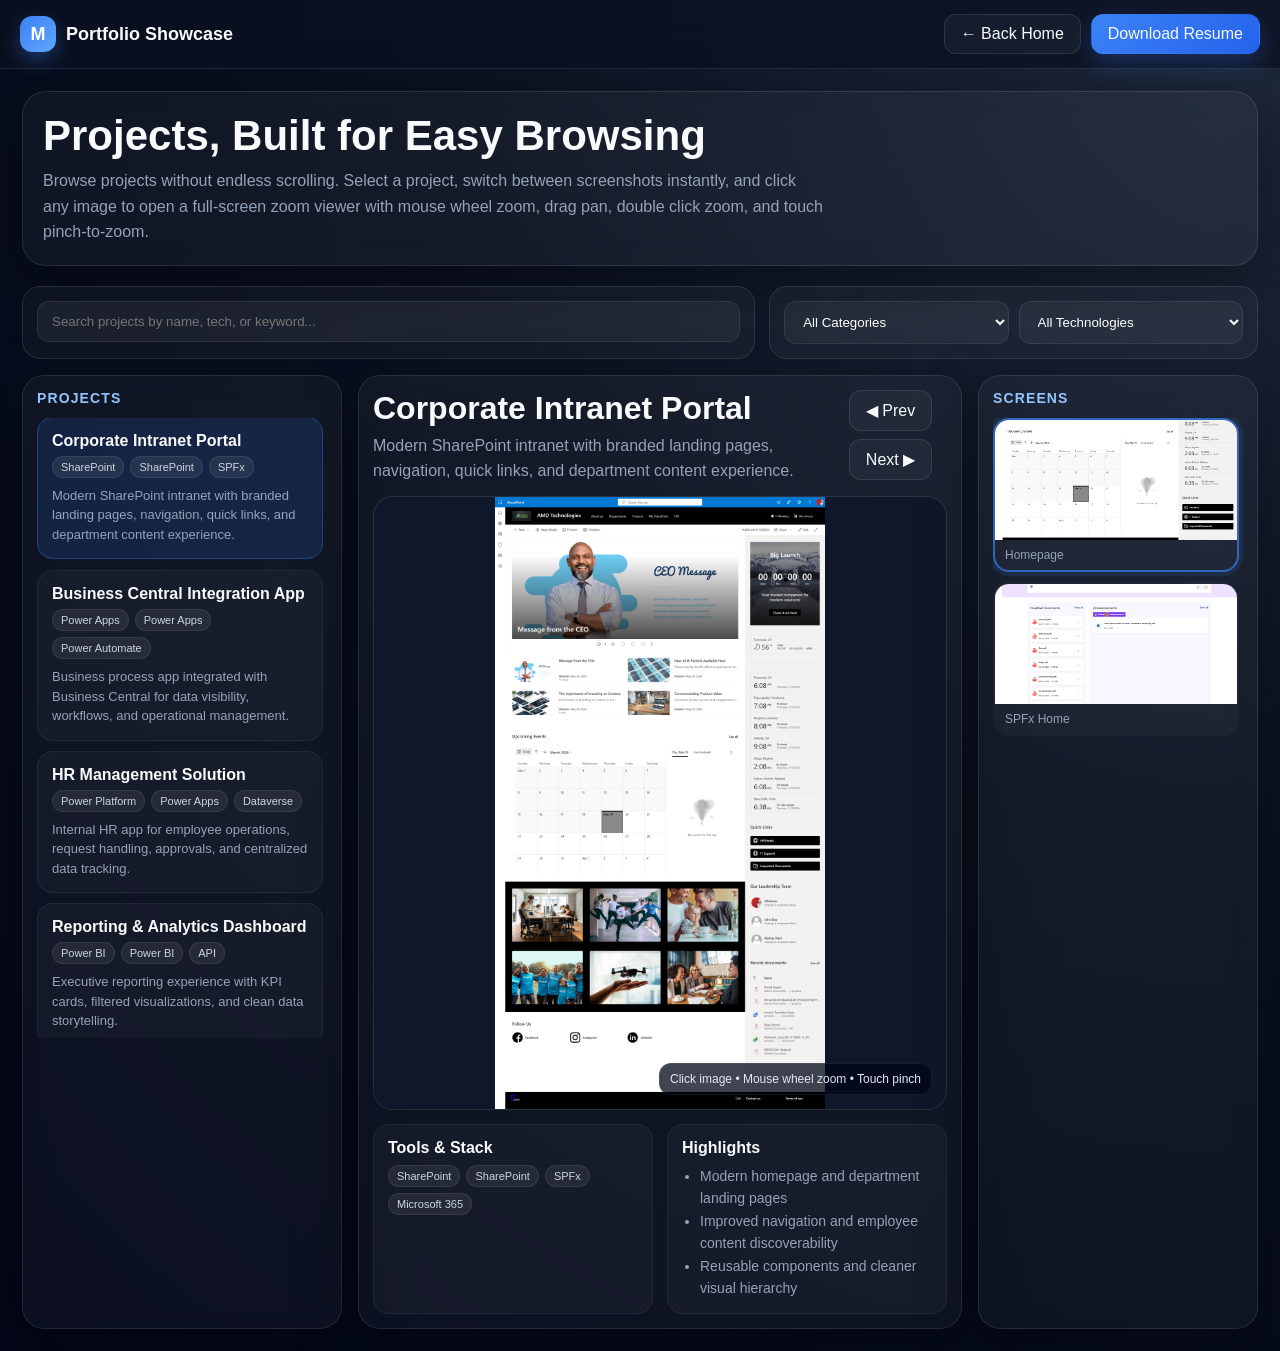
==== portfolio-gallery.html @ c01d1808 "portfolio page with ease of access" ====
<!DOCTYPE html>
<html lang="en">
<head>
  <meta charset="UTF-8" />
  <meta name="viewport" content="width=device-width, initial-scale=1.0" />
  <title>Portfolio | Manish</title>
  <style>
    :root {
      --bg: #0b1120;
      --bg2: #111827;
      --card: rgba(255,255,255,0.06);
      --border: rgba(255,255,255,0.1);
      --text: #f8fafc;
      --muted: #94a3b8;
      --primary: #3b82f6;
      --primary2: #2563eb;
      --success: #22c55e;
      --shadow: 0 20px 60px rgba(0,0,0,0.35);
    }

    * { box-sizing: border-box; }
    html, body { margin: 0; padding: 0; font-family: Inter, Arial, sans-serif; }
    body {
      background: radial-gradient(circle at top right, #1e293b 0%, var(--bg) 45%, #020617 100%);
      color: var(--text);
      min-height: 100vh;
      overflow-x: hidden;
    }

    a { text-decoration: none; color: inherit; }
    button { font: inherit; }

    .topbar {
      position: sticky;
      top: 0;
      z-index: 50;
      backdrop-filter: blur(14px);
      background: rgba(11, 17, 32, 0.75);
      border-bottom: 1px solid var(--border);
    }

    .topbar-inner {
      max-width: 1600px;
      margin: 0 auto;
      padding: 14px 20px;
      display: flex;
      align-items: center;
      justify-content: space-between;
      gap: 12px;
    }

    .brand {
      display: flex;
      align-items: center;
      gap: 10px;
      font-weight: 700;
      font-size: 18px;
    }

    .brand-badge {
      width: 36px;
      height: 36px;
      border-radius: 12px;
      display: grid;
      place-items: center;
      background: linear-gradient(135deg, var(--primary), #60a5fa);
      color: white;
      font-weight: 800;
      box-shadow: 0 8px 20px rgba(59,130,246,0.35);
    }

    .top-actions {
      display: flex;
      gap: 10px;
      flex-wrap: wrap;
    }

    .btn {
      padding: 10px 16px;
      border-radius: 12px;
      border: 1px solid var(--border);
      background: rgba(255,255,255,0.04);
      color: var(--text);
      cursor: pointer;
      transition: 0.25s ease;
    }

    .btn:hover { transform: translateY(-1px); }
    .btn-primary {
      background: linear-gradient(135deg, var(--primary), var(--primary2));
      border-color: transparent;
      box-shadow: 0 10px 24px rgba(59,130,246,0.25);
    }

    .wrapper {
      max-width: 1600px;
      margin: 0 auto;
      padding: 22px;
    }

    .hero {
      display: flex;
      flex-wrap: wrap;
      gap: 14px;
      align-items: center;
      justify-content: space-between;
      margin-bottom: 20px;
      padding: 20px;
      border: 1px solid var(--border);
      border-radius: 24px;
      background: rgba(255,255,255,0.04);
      backdrop-filter: blur(14px);
      box-shadow: var(--shadow);
    }

    .hero h1 { margin: 0 0 8px; font-size: clamp(28px, 4vw, 42px); }
    .hero p { margin: 0; color: var(--muted); line-height: 1.6; max-width: 780px; }

    .toolbar {
      display: grid;
      grid-template-columns: 1.2fr 0.8fr;
      gap: 14px;
      margin-bottom: 16px;
    }

    .search-wrap, .filters {
      border: 1px solid var(--border);
      background: rgba(255,255,255,0.04);
      border-radius: 18px;
      padding: 14px;
      backdrop-filter: blur(10px);
    }

    .search-wrap input, .filters select {
      width: 100%;
      padding: 12px 14px;
      border-radius: 12px;
      border: 1px solid rgba(255,255,255,0.08);
      background: rgba(255,255,255,0.05);
      color: white;
      outline: none;
    }

    .filters-grid {
      display: grid;
      grid-template-columns: 1fr 1fr;
      gap: 10px;
    }

    .layout {
      display: grid;
      grid-template-columns: 320px 1fr 280px;
      gap: 16px;
      min-height: 70vh;
    }

    .panel {
      border: 1px solid var(--border);
      background: rgba(255,255,255,0.04);
      border-radius: 22px;
      padding: 14px;
      backdrop-filter: blur(12px);
      box-shadow: var(--shadow);
      min-height: 0;
    }

    .panel-title {
      font-size: 14px;
      text-transform: uppercase;
      letter-spacing: 0.08em;
      color: #93c5fd;
      margin-bottom: 12px;
      font-weight: 700;
    }

    .project-list {
      display: flex;
      flex-direction: column;
      gap: 10px;
      max-height: calc(100vh - 280px);
      overflow: auto;
      padding-right: 4px;
    }

    .project-item {
      padding: 14px;
      border-radius: 16px;
      border: 1px solid rgba(255,255,255,0.06);
      background: rgba(255,255,255,0.03);
      cursor: pointer;
      transition: 0.25s ease;
    }

    .project-item:hover,
    .project-item.active {
      background: rgba(59,130,246,0.14);
      border-color: rgba(59,130,246,0.35);
      transform: translateY(-1px);
    }

    .project-item h3 {
      margin: 0 0 6px;
      font-size: 16px;
    }

    .project-meta {
      display: flex;
      flex-wrap: wrap;
      gap: 6px;
      margin-bottom: 8px;
    }

    .tag {
      font-size: 11px;
      padding: 4px 8px;
      border-radius: 999px;
      background: rgba(255,255,255,0.07);
      color: #cbd5e1;
      border: 1px solid rgba(255,255,255,0.08);
    }

    .project-item p {
      margin: 0;
      color: var(--muted);
      font-size: 13px;
      line-height: 1.5;
    }

    .viewer-header {
      display: flex;
      align-items: flex-start;
      justify-content: space-between;
      gap: 12px;
      margin-bottom: 12px;
    }

    .viewer-title h2 { margin: 0 0 6px; font-size: clamp(22px, 3vw, 32px); }
    .viewer-title p { margin: 0; color: var(--muted); line-height: 1.6; }

    .viewer-actions {
      display: flex;
      gap: 8px;
      flex-wrap: wrap;
    }

    .main-image-wrap {
      position: relative;
      border-radius: 20px;
      overflow: hidden;
      border: 1px solid rgba(255,255,255,0.08);
      background: rgba(255,255,255,0.03);
      min-height: 420px;
      display: grid;
      place-items: center;
    }

    .main-image {
      width: 100%;
      max-height: 68vh;
      object-fit: contain;
      display: block;
      cursor: zoom-in;
      user-select: none;
      -webkit-user-drag: none;
      background: #0f172a;
    }

    .hint {
      position: absolute;
      right: 14px;
      bottom: 14px;
      font-size: 12px;
      color: #e2e8f0;
      background: rgba(2,6,23,0.75);
      border: 1px solid rgba(255,255,255,0.08);
      padding: 8px 10px;
      border-radius: 12px;
    }

    .details {
      display: grid;
      grid-template-columns: 1fr 1fr;
      gap: 14px;
      margin-top: 14px;
    }

    .detail-card {
      padding: 14px;
      border-radius: 16px;
      background: rgba(255,255,255,0.03);
      border: 1px solid rgba(255,255,255,0.06);
    }

    .detail-card h4 { margin: 0 0 8px; }
    .detail-card p, .detail-card ul {
      margin: 0;
      color: var(--muted);
      line-height: 1.6;
      font-size: 14px;
    }

    .detail-card ul { padding-left: 18px; }

    .thumb-list {
      display: flex;
      flex-direction: column;
      gap: 10px;
      max-height: calc(100vh - 280px);
      overflow: auto;
      padding-right: 4px;
    }

    .thumb {
      border-radius: 16px;
      overflow: hidden;
      border: 2px solid transparent;
      background: rgba(255,255,255,0.03);
      cursor: pointer;
      transition: 0.2s ease;
    }

    .thumb.active {
      border-color: rgba(59,130,246,0.7);
      box-shadow: 0 0 0 4px rgba(59,130,246,0.12);
    }

    .thumb img {
      width: 100%;
      height: 120px;
      object-fit: cover;
      display: block;
    }

    .thumb-label {
      padding: 8px 10px;
      font-size: 12px;
      color: var(--muted);
    }

    .modal {
      position: fixed;
      inset: 0;
      background: rgba(2,6,23,0.92);
      display: none;
      z-index: 999;
      overflow: hidden;
      touch-action: none;
    }

    .modal.active { display: block; }

    .modal-topbar {
      position: absolute;
      top: 12px;
      left: 12px;
      right: 12px;
      z-index: 10;
      display: flex;
      justify-content: space-between;
      align-items: center;
      gap: 10px;
      pointer-events: none;
    }

    .modal-controls {
      display: flex;
      gap: 8px;
      flex-wrap: wrap;
      pointer-events: auto;
    }

    .icon-btn {
      width: 42px;
      height: 42px;
      border-radius: 12px;
      border: 1px solid rgba(255,255,255,0.12);
      background: rgba(255,255,255,0.08);
      color: white;
      cursor: pointer;
      font-size: 18px;
    }

    .modal-hint {
      color: #cbd5e1;
      font-size: 13px;
      background: rgba(255,255,255,0.06);
      border: 1px solid rgba(255,255,255,0.1);
      padding: 10px 12px;
      border-radius: 12px;
      pointer-events: auto;
    }

    .modal-stage {
      position: absolute;
      inset: 0;
      display: grid;
      place-items: center;
      overflow: hidden;
      cursor: grab;
    }

    .modal-stage.dragging { cursor: grabbing; }

    .zoom-image {
      max-width: 90vw;
      max-height: 86vh;
      transform-origin: center center;
      will-change: transform;
      user-select: none;
      -webkit-user-drag: none;
      touch-action: none;
    }

    @media (max-width: 1200px) {
      .layout {
        grid-template-columns: 280px 1fr;
      }
      .thumb-panel { grid-column: 1 / -1; }
      .thumb-list {
        flex-direction: row;
        max-height: unset;
        overflow-x: auto;
        overflow-y: hidden;
      }
      .thumb { min-width: 180px; }
    }

    @media (max-width: 900px) {
      .toolbar, .details, .layout {
        grid-template-columns: 1fr;
      }
      .project-list, .thumb-list {
        max-height: unset;
      }
      .main-image { max-height: 50vh; }
      .hero { padding: 16px; }
      .wrapper { padding: 14px; }
    }
  </style>
</head>
<body>
  <header class="topbar">
    <div class="topbar-inner">
      <div class="brand">
        <div class="brand-badge">M</div>
        <span>Portfolio Showcase</span>
      </div>
      <div class="top-actions">
        <a href="index.html" class="btn">← Back Home</a>
        <a href="resume.pdf" class="btn btn-primary" target="_blank">Download Resume</a>
      </div>
    </div>
  </header>

  <main class="wrapper">
    <section class="hero">
      <div>
        <h1>Projects, Built for Easy Browsing</h1>
        <p>
          Browse projects without endless scrolling. Select a project, switch between screenshots instantly, and click any image to open a full-screen zoom viewer with mouse wheel zoom, drag pan, double click zoom, and touch pinch-to-zoom.
        </p>
      </div>
    </section>

    <section class="toolbar">
      <div class="search-wrap">
        <input type="text" id="searchInput" placeholder="Search projects by name, tech, or keyword..." />
      </div>
      <div class="filters">
        <div class="filters-grid">
          <select id="categoryFilter">
            <option value="all">All Categories</option>
          </select>
          <select id="techFilter">
            <option value="all">All Technologies</option>
          </select>
        </div>
      </div>
    </section>

    <section class="layout">
      <aside class="panel">
        <div class="panel-title">Projects</div>
        <div class="project-list" id="projectList"></div>
      </aside>

      <section class="panel">
        <div class="viewer-header">
          <div class="viewer-title">
            <h2 id="projectTitle">Select a project</h2>
            <p id="projectDesc">Choose a project from the left to preview screenshots and details.</p>
          </div>
          <div class="viewer-actions">
            <button class="btn" id="prevImageBtn">◀ Prev</button>
            <button class="btn" id="nextImageBtn">Next ▶</button>
            </div>
        </div>

        <div class="main-image-wrap">
          <img id="mainImage" class="main-image" src="" alt="Project Preview" />
          <div class="hint">Click image • Mouse wheel zoom • Touch pinch</div>
        </div>

        <div class="details">
          <div class="detail-card">
            <h4>Tools & Stack</h4>
            <div id="projectTags" class="project-meta"></div>
          </div>
          <div class="detail-card">
            <h4>Highlights</h4>
            <ul id="projectHighlights"></ul>
          </div>
        </div>
      </section>

      <aside class="panel thumb-panel">
        <div class="panel-title">Screens</div>
        <div class="thumb-list" id="thumbList"></div>
      </aside>
    </section>
  </main>

  <div class="modal" id="imageModal">
    <div class="modal-topbar">
      <div class="modal-hint">Wheel = zoom • Drag = pan • Double click = zoom • Pinch = touch zoom • ESC = close</div>
      <div class="modal-controls">
        <button class="icon-btn" id="modalPrevBtn">◀</button>
        <button class="icon-btn" id="modalNextBtn">▶</button>
        <button class="icon-btn" id="zoomOutBtn">−</button>
        <button class="icon-btn" id="resetZoomBtn">⟳</button>
        <button class="icon-btn" id="zoomInBtn">＋</button>
        <button class="icon-btn" id="closeModalBtn">✕</button>
      </div>
    </div>
    <div class="modal-stage" id="modalStage">
      <img id="zoomImage" class="zoom-image" src="" alt="Zoomed Project Image" />
    </div>
  </div>

  <script>
    const projects = [
      {
        name: 'Corporate Intranet Portal',
        category: 'SharePoint',
        tech: ['SharePoint', 'SPFx', 'Microsoft 365'],
        description: 'Modern SharePoint intranet with branded landing pages, navigation, quick links, and department content experience.',
        highlights: [
          'Modern homepage and department landing pages',
          'Improved navigation and employee content discoverability',
          'Reusable components and cleaner visual hierarchy'
        ],
        images: [
          { src: 'images/CoporateSite.png', label: 'Homepage' },
          { src: 'images/spfx/home.png', label: 'SPFx Home' }
        ]
      },
      {
        name: 'Business Central Integration App',
        category: 'Power Apps',
        tech: ['Power Apps', 'Power Automate', 'Business Central'],
        description: 'Business process app integrated with Business Central for data visibility, workflows, and operational management.',
        highlights: [
          'Connected app with external business data',
          'Workflow automation and approval logic',
          'Responsive UI for operational use cases'
        ],
        images: [
          { src: 'images/bc/1.png', label: 'Dashboard' },
          { src: 'images/bc/2.png', label: 'Data View' },
          { src: 'images/bc/3.png', label: 'Workflow Screen' }
        ]
      },
      {
        name: 'HR Management Solution',
        category: 'Power Platform',
        tech: ['Power Apps', 'Dataverse', 'Power Automate'],
        description: 'Internal HR app for employee operations, request handling, approvals, and centralized data tracking.',
        highlights: [
          'Employee request workflows',
          'Approval routing and status tracking',
          'Dataverse-backed structured data model'
        ],
        images: [
          { src: 'images/hr/1.png', label: 'Employee Dashboard' },
          { src: 'images/hr/2.png', label: 'Request Form' },
          { src: 'images/hr/3.png', label: 'Approval Flow' }
        ]
      },
      {
        name: 'Reporting & Analytics Dashboard',
        category: 'Power BI',
        tech: ['Power BI', 'API', 'Power Platform'],
        description: 'Executive reporting experience with KPI cards, filtered visualizations, and clean data storytelling.',
        highlights: [
          'KPI-focused dashboards',
          'API-backed data connectivity',
          'Reusable reporting patterns for stakeholders'
        ],
        images: [
          { src: 'images/report/1.png', label: 'Overview' },
          { src: 'images/report/2.png', label: 'Metrics' },
          { src: 'images/report/3.png', label: 'Breakdown' }
        ]
      }
    ];

    let filteredProjects = [...projects];
    let currentProjectIndex = 0;
    let currentImageIndex = 0;

    const projectList = document.getElementById('projectList');
    const thumbList = document.getElementById('thumbList');
    const mainImage = document.getElementById('mainImage');
    const projectTitle = document.getElementById('projectTitle');
    const projectDesc = document.getElementById('projectDesc');
    const projectTags = document.getElementById('projectTags');
    const projectHighlights = document.getElementById('projectHighlights');
    const searchInput = document.getElementById('searchInput');
    const categoryFilter = document.getElementById('categoryFilter');
    const techFilter = document.getElementById('techFilter');

    const imageModal = document.getElementById('imageModal');
    const zoomImage = document.getElementById('zoomImage');
    const modalStage = document.getElementById('modalStage');

    function uniqueValues(arr, keyFn) {
      return [...new Set(arr.flatMap(keyFn))];
    }

    function populateFilters() {
      const categories = [...new Set(projects.map(p => p.category))];
      const techs = uniqueValues(projects, p => p.tech);

      categories.forEach(cat => {
        const opt = document.createElement('option');
        opt.value = cat;
        opt.textContent = cat;
        categoryFilter.appendChild(opt);
      });

      techs.forEach(tech => {
        const opt = document.createElement('option');
        opt.value = tech;
        opt.textContent = tech;
        techFilter.appendChild(opt);
      });
    }

    function applyFilters() {
      const q = searchInput.value.toLowerCase().trim();
      const category = categoryFilter.value;
      const tech = techFilter.value;

      filteredProjects = projects.filter(p => {
        const matchesSearch = !q || [p.name, p.description, p.category, ...p.tech].join(' ').toLowerCase().includes(q);
        const matchesCategory = category === 'all' || p.category === category;
        const matchesTech = tech === 'all' || p.tech.includes(tech);
        return matchesSearch && matchesCategory && matchesTech;
      });

      currentProjectIndex = 0;
      currentImageIndex = 0;
      renderProjectList();
      renderCurrentProject();
    }

    function renderProjectList() {
      projectList.innerHTML = '';

      if (!filteredProjects.length) {
        projectList.innerHTML = '<div class="project-item"><h3>No projects found</h3><p>Try a different search or filter.</p></div>';
        thumbList.innerHTML = '';
        projectTitle.textContent = 'No project found';
        projectDesc.textContent = 'Adjust the filters to see matching projects.';
        mainImage.removeAttribute('src');
        projectTags.innerHTML = '';
        projectHighlights.innerHTML = '';
        return;
      }

      filteredProjects.forEach((project, index) => {
        const card = document.createElement('div');
        card.className = 'project-item' + (index === currentProjectIndex ? ' active' : '');
        card.innerHTML = `
          <h3>${project.name}</h3>
          <div class="project-meta">
            <span class="tag">${project.category}</span>
            ${project.tech.slice(0,2).map(t => `<span class="tag">${t}</span>`).join('')}
          </div>
          <p>${project.description}</p>
        `;
        card.addEventListener('click', () => {
          currentProjectIndex = index;
          currentImageIndex = 0;
          renderProjectList();
          renderCurrentProject();
        });
        projectList.appendChild(card);
      });
    }

    function renderCurrentProject() {
      const project = filteredProjects[currentProjectIndex];
      if (!project) return;

      projectTitle.textContent = project.name;
      projectDesc.textContent = project.description;

      projectTags.innerHTML = '';
      [project.category, ...project.tech].forEach(tag => {
        const el = document.createElement('span');
        el.className = 'tag';
        el.textContent = tag;
        projectTags.appendChild(el);
      });

      projectHighlights.innerHTML = '';
      project.highlights.forEach(h => {
        const li = document.createElement('li');
        li.textContent = h;
        projectHighlights.appendChild(li);
      });

      const img = project.images[currentImageIndex] || project.images[0];
      if (img) {
        mainImage.src = img.src;
        mainImage.alt = img.label || project.name;
      }

      thumbList.innerHTML = '';
      project.images.forEach((image, idx) => {
        const thumb = document.createElement('div');
        thumb.className = 'thumb' + (idx === currentImageIndex ? ' active' : '');
        thumb.innerHTML = `
          <img src="${image.src}" alt="${image.label || project.name}" />
          <div class="thumb-label">${image.label || 'Screen ' + (idx + 1)}</div>
        `;
        thumb.addEventListener('click', () => {
          currentImageIndex = idx;
          renderCurrentProject();
        });
        thumbList.appendChild(thumb);
      });
    }

    function prevImage() {
      const project = filteredProjects[currentProjectIndex];
      if (!project) return;
      currentImageIndex = (currentImageIndex - 1 + project.images.length) % project.images.length;
      renderCurrentProject();
    }

    function nextImage() {
      const project = filteredProjects[currentProjectIndex];
      if (!project) return;
      currentImageIndex = (currentImageIndex + 1) % project.images.length;
      renderCurrentProject();
    }

    // Zoom Modal Logic
    let scale = 1;
    let minScale = 1;
    let maxScale = 6;
    let translateX = 0;
    let translateY = 0;
    let isDragging = false;
    let startX = 0;
    let startY = 0;
    let lastTouchDistance = 0;
    let pinchCenter = null;

    function updateTransform() {
      zoomImage.style.transform = `translate(${translateX}px, ${translateY}px) scale(${scale})`;
    }

    function clampTranslation() {
      const rect = modalStage.getBoundingClientRect();
      const imgRect = zoomImage.getBoundingClientRect();
      const maxX = Math.max(0, (imgRect.width - rect.width) / 2 + 60);
      const maxY = Math.max(0, (imgRect.height - rect.height) / 2 + 60);
      translateX = Math.min(maxX, Math.max(-maxX, translateX));
      translateY = Math.min(maxY, Math.max(-maxY, translateY));
    }

    function setScale(newScale, centerX = window.innerWidth / 2, centerY = window.innerHeight / 2) {
      const oldScale = scale;
      scale = Math.min(maxScale, Math.max(minScale, newScale));
      if (scale === oldScale) return;

      const rect = modalStage.getBoundingClientRect();
      const offsetX = centerX - rect.left - rect.width / 2;
      const offsetY = centerY - rect.top - rect.height / 2;
      const scaleRatio = scale / oldScale;

      translateX = (translateX - offsetX) * scaleRatio + offsetX;
      translateY = (translateY - offsetY) * scaleRatio + offsetY;
      clampTranslation();
      updateTransform();
    }

    function resetZoom() {
      scale = 1;
      translateX = 0;
      translateY = 0;
      updateTransform();
    }

    function openZoom() {
      const src = mainImage.getAttribute('src');
      if (!src) return;
      zoomImage.src = src;
      zoomImage.alt = mainImage.alt || 'Project Image';
      imageModal.classList.add('active');
      document.body.style.overflow = 'hidden';
      setTimeout(() => resetZoom(), 50);
    }

    function closeZoom() {
      imageModal.classList.remove('active');
      document.body.style.overflow = '';
    }

    function syncZoomImage() {
      if (!imageModal.classList.contains('active')) return;
      const project = filteredProjects[currentProjectIndex];
      const current = project?.images?.[currentImageIndex];
      if (!current?.src) return;
      zoomImage.src = current.src;
      zoomImage.alt = current.label || mainImage.alt || 'Project Image';
      resetZoom();
    }

    function modalPrevImage() {
      prevImage();
      syncZoomImage();
    }

    function modalNextImage() {
      nextImage();
      syncZoomImage();
    }

    // Mouse wheel zoom
    modalStage.addEventListener('wheel', (e) => {
      e.preventDefault();
      const delta = e.deltaY < 0 ? 0.2 : -0.2;
      setScale(scale + delta, e.clientX, e.clientY);
    }, { passive: false });

    // Drag to pan
    modalStage.addEventListener('mousedown', (e) => {
      if (scale <= 1) return;
      isDragging = true;
      modalStage.classList.add('dragging');
      startX = e.clientX - translateX;
      startY = e.clientY - translateY;
    });

    window.addEventListener('mousemove', (e) => {
      if (!isDragging) return;
      translateX = e.clientX - startX;
      translateY = e.clientY - startY;
      clampTranslation();
      updateTransform();
    });

    window.addEventListener('mouseup', () => {
      isDragging = false;
      modalStage.classList.remove('dragging');
    });

    // Double click zoom
    modalStage.addEventListener('dblclick', (e) => {
      if (scale > 1.1) {
        resetZoom();
      } else {
        setScale(2.2, e.clientX, e.clientY);
      }
    });

    // Touch helpers
    function getTouchDistance(t1, t2) {
      const dx = t2.clientX - t1.clientX;
      const dy = t2.clientY - t1.clientY;
      return Math.hypot(dx, dy);
    }

    function getTouchCenter(t1, t2) {
      return {
        x: (t1.clientX + t2.clientX) / 2,
        y: (t1.clientY + t2.clientY) / 2
      };
    }

    // Touch zoom + pan
    modalStage.addEventListener('touchstart', (e) => {
      if (e.touches.length === 2) {
        lastTouchDistance = getTouchDistance(e.touches[0], e.touches[1]);
        pinchCenter = getTouchCenter(e.touches[0], e.touches[1]);
      } else if (e.touches.length === 1 && scale > 1) {
        isDragging = true;
        startX = e.touches[0].clientX - translateX;
        startY = e.touches[0].clientY - translateY;
      }
    }, { passive: false });

    modalStage.addEventListener('touchmove', (e) => {
      e.preventDefault();

      if (e.touches.length === 2) {
        const newDistance = getTouchDistance(e.touches[0], e.touches[1]);
        const center = getTouchCenter(e.touches[0], e.touches[1]);
        if (lastTouchDistance) {
          const zoomFactor = newDistance / lastTouchDistance;
          setScale(scale * zoomFactor, center.x, center.y);
        }
        lastTouchDistance = newDistance;
        pinchCenter = center;
      } else if (e.touches.length === 1 && isDragging && scale > 1) {
        translateX = e.touches[0].clientX - startX;
        translateY = e.touches[0].clientY - startY;
        clampTranslation();
        updateTransform();
      }
    }, { passive: false });

    modalStage.addEventListener('touchend', (e) => {
      if (e.touches.length < 2) {
        lastTouchDistance = 0;
        pinchCenter = null;
      }
      if (e.touches.length === 0) {
        isDragging = false;
      }
    });

    // Main bindings
    searchInput.addEventListener('input', applyFilters);
    categoryFilter.addEventListener('change', applyFilters);
    techFilter.addEventListener('change', applyFilters);
    document.getElementById('prevImageBtn').addEventListener('click', prevImage);
    document.getElementById('nextImageBtn').addEventListener('click', nextImage);
    document.getElementById('modalPrevBtn').addEventListener('click', modalPrevImage);
    document.getElementById('modalNextBtn').addEventListener('click', modalNextImage);
    document.getElementById('zoomInBtn').addEventListener('click', () => setScale(scale + 0.4));
    document.getElementById('zoomOutBtn').addEventListener('click', () => setScale(scale - 0.4));
    document.getElementById('resetZoomBtn').addEventListener('click', resetZoom);
    document.getElementById('closeModalBtn').addEventListener('click', closeZoom);
    mainImage.addEventListener('click', openZoom);

    imageModal.addEventListener('click', (e) => {
      if (e.target === imageModal) closeZoom();
    });

    document.addEventListener('keydown', (e) => {
      if (e.key === 'Escape') closeZoom();
      if (e.key === 'ArrowLeft') {
        if (imageModal.classList.contains('active')) modalPrevImage();
        else prevImage();
      }
      if (e.key === 'ArrowRight') {
        if (imageModal.classList.contains('active')) modalNextImage();
        else nextImage();
      }
    });

    // Init
    populateFilters();
    renderProjectList();
    renderCurrentProject();
  </script>
</body>
</html>
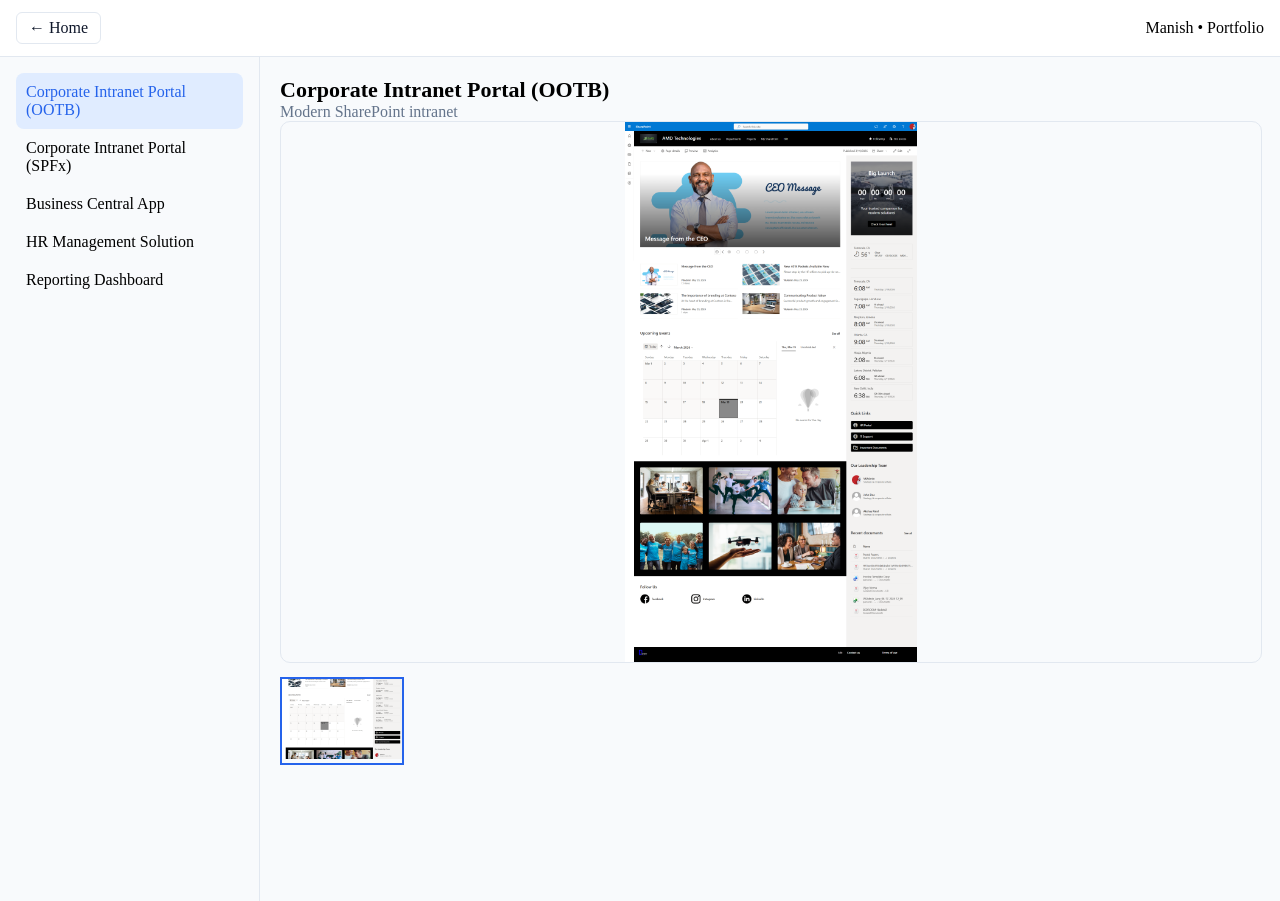
==== commit 589ecb2d: "updated portfolio view" ====
--- a/portfolio-gallery.html
+++ b/portfolio-gallery.html
@@ -1,973 +1,379 @@
 <!DOCTYPE html>
 <html lang="en">
 <head>
-  <meta charset="UTF-8" />
-  <meta name="viewport" content="width=device-width, initial-scale=1.0" />
-  <title>Portfolio | Manish</title>
-  <style>
-    :root {
-      --bg: #0b1120;
-      --bg2: #111827;
-      --card: rgba(255,255,255,0.06);
-      --border: rgba(255,255,255,0.1);
-      --text: #f8fafc;
-      --muted: #94a3b8;
-      --primary: #3b82f6;
-      --primary2: #2563eb;
-      --success: #22c55e;
-      --shadow: 0 20px 60px rgba(0,0,0,0.35);
-    }
-
-    * { box-sizing: border-box; }
-    html, body { margin: 0; padding: 0; font-family: Inter, Arial, sans-serif; }
-    body {
-      background: radial-gradient(circle at top right, #1e293b 0%, var(--bg) 45%, #020617 100%);
-      color: var(--text);
-      min-height: 100vh;
-      overflow-x: hidden;
-    }
-
-    a { text-decoration: none; color: inherit; }
-    button { font: inherit; }
-
-    .topbar {
-      position: sticky;
-      top: 0;
-      z-index: 50;
-      backdrop-filter: blur(14px);
-      background: rgba(11, 17, 32, 0.75);
-      border-bottom: 1px solid var(--border);
-    }
-
-    .topbar-inner {
-      max-width: 1600px;
-      margin: 0 auto;
-      padding: 14px 20px;
-      display: flex;
-      align-items: center;
-      justify-content: space-between;
-      gap: 12px;
-    }
-
-    .brand {
-      display: flex;
-      align-items: center;
-      gap: 10px;
-      font-weight: 700;
-      font-size: 18px;
-    }
-
-    .brand-badge {
-      width: 36px;
-      height: 36px;
-      border-radius: 12px;
-      display: grid;
-      place-items: center;
-      background: linear-gradient(135deg, var(--primary), #60a5fa);
-      color: white;
-      font-weight: 800;
-      box-shadow: 0 8px 20px rgba(59,130,246,0.35);
-    }
-
-    .top-actions {
-      display: flex;
-      gap: 10px;
-      flex-wrap: wrap;
-    }
-
-    .btn {
-      padding: 10px 16px;
-      border-radius: 12px;
-      border: 1px solid var(--border);
-      background: rgba(255,255,255,0.04);
-      color: var(--text);
-      cursor: pointer;
-      transition: 0.25s ease;
-    }
-
-    .btn:hover { transform: translateY(-1px); }
-    .btn-primary {
-      background: linear-gradient(135deg, var(--primary), var(--primary2));
-      border-color: transparent;
-      box-shadow: 0 10px 24px rgba(59,130,246,0.25);
-    }
-
-    .wrapper {
-      max-width: 1600px;
-      margin: 0 auto;
-      padding: 22px;
-    }
-
-    .hero {
-      display: flex;
-      flex-wrap: wrap;
-      gap: 14px;
-      align-items: center;
-      justify-content: space-between;
-      margin-bottom: 20px;
-      padding: 20px;
-      border: 1px solid var(--border);
-      border-radius: 24px;
-      background: rgba(255,255,255,0.04);
-      backdrop-filter: blur(14px);
-      box-shadow: var(--shadow);
-    }
-
-    .hero h1 { margin: 0 0 8px; font-size: clamp(28px, 4vw, 42px); }
-    .hero p { margin: 0; color: var(--muted); line-height: 1.6; max-width: 780px; }
-
-    .toolbar {
-      display: grid;
-      grid-template-columns: 1.2fr 0.8fr;
-      gap: 14px;
-      margin-bottom: 16px;
-    }
-
-    .search-wrap, .filters {
-      border: 1px solid var(--border);
-      background: rgba(255,255,255,0.04);
-      border-radius: 18px;
-      padding: 14px;
-      backdrop-filter: blur(10px);
-    }
-
-    .search-wrap input, .filters select {
-      width: 100%;
-      padding: 12px 14px;
-      border-radius: 12px;
-      border: 1px solid rgba(255,255,255,0.08);
-      background: rgba(255,255,255,0.05);
-      color: white;
-      outline: none;
-    }
-
-    .filters-grid {
-      display: grid;
-      grid-template-columns: 1fr 1fr;
-      gap: 10px;
-    }
-
-    .layout {
-      display: grid;
-      grid-template-columns: 320px 1fr 280px;
-      gap: 16px;
-      min-height: 70vh;
-    }
-
-    .panel {
-      border: 1px solid var(--border);
-      background: rgba(255,255,255,0.04);
-      border-radius: 22px;
-      padding: 14px;
-      backdrop-filter: blur(12px);
-      box-shadow: var(--shadow);
-      min-height: 0;
-    }
-
-    .panel-title {
-      font-size: 14px;
-      text-transform: uppercase;
-      letter-spacing: 0.08em;
-      color: #93c5fd;
-      margin-bottom: 12px;
-      font-weight: 700;
-    }
-
-    .project-list {
-      display: flex;
-      flex-direction: column;
-      gap: 10px;
-      max-height: calc(100vh - 280px);
-      overflow: auto;
-      padding-right: 4px;
-    }
-
-    .project-item {
-      padding: 14px;
-      border-radius: 16px;
-      border: 1px solid rgba(255,255,255,0.06);
-      background: rgba(255,255,255,0.03);
-      cursor: pointer;
-      transition: 0.25s ease;
-    }
-
-    .project-item:hover,
-    .project-item.active {
-      background: rgba(59,130,246,0.14);
-      border-color: rgba(59,130,246,0.35);
-      transform: translateY(-1px);
-    }
-
-    .project-item h3 {
-      margin: 0 0 6px;
-      font-size: 16px;
-    }
-
-    .project-meta {
-      display: flex;
-      flex-wrap: wrap;
-      gap: 6px;
-      margin-bottom: 8px;
-    }
-
-    .tag {
-      font-size: 11px;
-      padding: 4px 8px;
-      border-radius: 999px;
-      background: rgba(255,255,255,0.07);
-      color: #cbd5e1;
-      border: 1px solid rgba(255,255,255,0.08);
-    }
-
-    .project-item p {
-      margin: 0;
-      color: var(--muted);
-      font-size: 13px;
-      line-height: 1.5;
-    }
-
-    .viewer-header {
-      display: flex;
-      align-items: flex-start;
-      justify-content: space-between;
-      gap: 12px;
-      margin-bottom: 12px;
-    }
-
-    .viewer-title h2 { margin: 0 0 6px; font-size: clamp(22px, 3vw, 32px); }
-    .viewer-title p { margin: 0; color: var(--muted); line-height: 1.6; }
-
-    .viewer-actions {
-      display: flex;
-      gap: 8px;
-      flex-wrap: wrap;
-    }
-
-    .main-image-wrap {
-      position: relative;
-      border-radius: 20px;
-      overflow: hidden;
-      border: 1px solid rgba(255,255,255,0.08);
-      background: rgba(255,255,255,0.03);
-      min-height: 420px;
-      display: grid;
-      place-items: center;
-    }
-
-    .main-image {
-      width: 100%;
-      max-height: 68vh;
-      object-fit: contain;
-      display: block;
-      cursor: zoom-in;
-      user-select: none;
-      -webkit-user-drag: none;
-      background: #0f172a;
-    }
-
-    .hint {
-      position: absolute;
-      right: 14px;
-      bottom: 14px;
-      font-size: 12px;
-      color: #e2e8f0;
-      background: rgba(2,6,23,0.75);
-      border: 1px solid rgba(255,255,255,0.08);
-      padding: 8px 10px;
-      border-radius: 12px;
-    }
-
-    .details {
-      display: grid;
-      grid-template-columns: 1fr 1fr;
-      gap: 14px;
-      margin-top: 14px;
-    }
-
-    .detail-card {
-      padding: 14px;
-      border-radius: 16px;
-      background: rgba(255,255,255,0.03);
-      border: 1px solid rgba(255,255,255,0.06);
-    }
-
-    .detail-card h4 { margin: 0 0 8px; }
-    .detail-card p, .detail-card ul {
-      margin: 0;
-      color: var(--muted);
-      line-height: 1.6;
-      font-size: 14px;
-    }
-
-    .detail-card ul { padding-left: 18px; }
-
-    .thumb-list {
-      display: flex;
-      flex-direction: column;
-      gap: 10px;
-      max-height: calc(100vh - 280px);
-      overflow: auto;
-      padding-right: 4px;
-    }
-
-    .thumb {
-      border-radius: 16px;
-      overflow: hidden;
-      border: 2px solid transparent;
-      background: rgba(255,255,255,0.03);
-      cursor: pointer;
-      transition: 0.2s ease;
-    }
-
-    .thumb.active {
-      border-color: rgba(59,130,246,0.7);
-      box-shadow: 0 0 0 4px rgba(59,130,246,0.12);
-    }
-
-    .thumb img {
-      width: 100%;
-      height: 120px;
-      object-fit: cover;
-      display: block;
-    }
-
-    .thumb-label {
-      padding: 8px 10px;
-      font-size: 12px;
-      color: var(--muted);
-    }
-
-    .modal {
-      position: fixed;
-      inset: 0;
-      background: rgba(2,6,23,0.92);
-      display: none;
-      z-index: 999;
-      overflow: hidden;
-      touch-action: none;
-    }
-
-    .modal.active { display: block; }
-
-    .modal-topbar {
-      position: absolute;
-      top: 12px;
-      left: 12px;
-      right: 12px;
-      z-index: 10;
-      display: flex;
-      justify-content: space-between;
-      align-items: center;
-      gap: 10px;
-      pointer-events: none;
-    }
-
-    .modal-controls {
-      display: flex;
-      gap: 8px;
-      flex-wrap: wrap;
-      pointer-events: auto;
-    }
-
-    .icon-btn {
-      width: 42px;
-      height: 42px;
-      border-radius: 12px;
-      border: 1px solid rgba(255,255,255,0.12);
-      background: rgba(255,255,255,0.08);
-      color: white;
-      cursor: pointer;
-      font-size: 18px;
-    }
-
-    .modal-hint {
-      color: #cbd5e1;
-      font-size: 13px;
-      background: rgba(255,255,255,0.06);
-      border: 1px solid rgba(255,255,255,0.1);
-      padding: 10px 12px;
-      border-radius: 12px;
-      pointer-events: auto;
-    }
-
-    .modal-stage {
-      position: absolute;
-      inset: 0;
-      display: grid;
-      place-items: center;
-      overflow: hidden;
-      cursor: grab;
-    }
-
-    .modal-stage.dragging { cursor: grabbing; }
-
-    .zoom-image {
-      max-width: 90vw;
-      max-height: 86vh;
-      transform-origin: center center;
-      will-change: transform;
-      user-select: none;
-      -webkit-user-drag: none;
-      touch-action: none;
-    }
-
-    @media (max-width: 1200px) {
-      .layout {
-        grid-template-columns: 280px 1fr;
-      }
-      .thumb-panel { grid-column: 1 / -1; }
-      .thumb-list {
-        flex-direction: row;
-        max-height: unset;
-        overflow-x: auto;
-        overflow-y: hidden;
-      }
-      .thumb { min-width: 180px; }
-    }
-
-    @media (max-width: 900px) {
-      .toolbar, .details, .layout {
-        grid-template-columns: 1fr;
-      }
-      .project-list, .thumb-list {
-        max-height: unset;
-      }
-      .main-image { max-height: 50vh; }
-      .hero { padding: 16px; }
-      .wrapper { padding: 14px; }
-    }
-  </style>
+<meta charset="UTF-8">
+<meta name="viewport" content="width=device-width, initial-scale=1.0">
+<title>Manish Portfolio</title>
+
+<style>
+:root {
+  --bg:#f8fafc;
+  --panel:#fff;
+  --border:#e2e8f0;
+  --text:#0f172a;
+  --muted:#64748b;
+  --primary:#2563eb;
+  --hover:#f1f5f9;
+}
+
+body{
+  margin:0;
+  font-family:Segoe UI, Inter;
+  background:var(--bg);
+}
+
+/* NAVBAR */
+.navbar{
+  height:56px;
+  background:var(--panel);
+  border-bottom:1px solid var(--border);
+  display:flex;
+  align-items:center;
+  justify-content:space-between;
+  padding:0 16px;
+  position:sticky;
+  top:0;
+  z-index:1000;
+}
+.nav-btn{
+  padding:6px 12px;
+  border:1px solid var(--border);
+  border-radius:6px;
+  text-decoration:none;
+  color:var(--text);
+  background:white;
+}
+.nav-btn:hover{background:var(--hover);}
+
+/* Layout */
+.layout{
+  display:grid;
+  grid-template-columns:260px 1fr;
+  height:calc(100vh - 56px);
+}
+
+/* Sidebar */
+.sidebar{
+  border-right:1px solid var(--border);
+  padding:16px;
+}
+.project-item{
+  padding:10px;
+  border-radius:8px;
+  cursor:pointer;
+}
+.project-item:hover{background:var(--hover);}
+.project-item.active{
+  background:#e0ecff;
+  color:var(--primary);
+}
+
+/* Main */
+.main{
+  padding:20px;
+  overflow:auto;
+}
+.title{font-size:22px;font-weight:600;}
+.desc{color:var(--muted);}
+
+/* Image */
+.image-wrap{position:relative;}
+.main-image{
+  width:100%;
+  max-height:60vh;
+  object-fit:contain;
+  border:1px solid var(--border);
+  border-radius:10px;
+  cursor:zoom-in;
+}
+
+/* Arrows */
+.nav-arrow{
+  position:absolute;
+  top:50%;
+  transform:translateY(-50%);
+  width:44px;height:44px;
+  border-radius:50%;
+  background:rgba(0,0,0,0.5);
+  color:white;
+  border:none;
+  cursor:pointer;
+  opacity:0;
+}
+.image-wrap:hover .nav-arrow{opacity:1;}
+.nav-left{left:10px;}
+.nav-right{right:10px;}
+
+@media(max-width:768px){
+  .nav-arrow{opacity:1;}
+}
+
+/* Thumbs */
+.thumb-list{
+  display:flex;
+  gap:10px;
+  margin-top:10px;
+}
+.thumb{
+  width:120px;
+  border:1px solid var(--border);
+  cursor:pointer;
+}
+.thumb.active{border:2px solid var(--primary);}
+.thumb img{
+  width:100%;
+  height:80px;
+  object-fit:cover;
+}
+
+/* MODAL FIXED */
+.modal{
+  position:fixed;
+  inset:0;
+  background:rgba(0,0,0,0.9);
+  display:none;
+  z-index:2000; /* FIXED */
+}
+.modal.active{display:block;}
+
+.modal-stage{
+  position:absolute;
+  inset:0;
+  display:flex;
+  justify-content:center;
+  align-items:center;
+  cursor:grab;
+  z-index:1;
+}
+.modal-stage.dragging{cursor:grabbing;}
+
+.zoom-image{
+  max-width:90vw;
+  max-height:85vh;
+  transform-origin:center;
+}
+
+/* Modal arrows */
+.modal-arrow{
+  position:absolute;
+  top:50%;
+  transform:translateY(-50%);
+  width:50px;height:50px;
+  border-radius:50%;
+  background:white;
+  border:none;
+  cursor:pointer;
+  z-index:2100; /* FIXED */
+}
+.modal-left{left:20px;}
+.modal-right{right:20px;}
+
+/* Controls */
+.controls{
+  position:absolute;
+  top:10px;
+  right:10px;
+  display:flex;
+  gap:6px;
+  z-index:2100; /* FIXED */
+  background:rgba(255,255,255,0.7);
+  backdrop-filter:blur(6px);
+  padding:6px;
+  border-radius:8px;
+}
+
+.icon-btn{
+  width:36px;height:36px;
+  border:1px solid #ccc;
+  background:white;
+  cursor:pointer;
+}
+
+/* Prevent click blocking */
+.controls,
+.modal-arrow{
+  pointer-events:auto;
+}
+</style>
 </head>
+
 <body>
-  <header class="topbar">
-    <div class="topbar-inner">
-      <div class="brand">
-        <div class="brand-badge">M</div>
-        <span>Portfolio Showcase</span>
-      </div>
-      <div class="top-actions">
-        <a href="index.html" class="btn">← Back Home</a>
-        <a href="resume.pdf" class="btn btn-primary" target="_blank">Download Resume</a>
-      </div>
-    </div>
-  </header>
-
-  <main class="wrapper">
-    <section class="hero">
-      <div>
-        <h1>Projects, Built for Easy Browsing</h1>
-        <p>
-          Browse projects without endless scrolling. Select a project, switch between screenshots instantly, and click any image to open a full-screen zoom viewer with mouse wheel zoom, drag pan, double click zoom, and touch pinch-to-zoom.
-        </p>
-      </div>
-    </section>
-
-    <section class="toolbar">
-      <div class="search-wrap">
-        <input type="text" id="searchInput" placeholder="Search projects by name, tech, or keyword..." />
-      </div>
-      <div class="filters">
-        <div class="filters-grid">
-          <select id="categoryFilter">
-            <option value="all">All Categories</option>
-          </select>
-          <select id="techFilter">
-            <option value="all">All Technologies</option>
-          </select>
-        </div>
-      </div>
-    </section>
-
-    <section class="layout">
-      <aside class="panel">
-        <div class="panel-title">Projects</div>
-        <div class="project-list" id="projectList"></div>
-      </aside>
-
-      <section class="panel">
-        <div class="viewer-header">
-          <div class="viewer-title">
-            <h2 id="projectTitle">Select a project</h2>
-            <p id="projectDesc">Choose a project from the left to preview screenshots and details.</p>
-          </div>
-          <div class="viewer-actions">
-            <button class="btn" id="prevImageBtn">◀ Prev</button>
-            <button class="btn" id="nextImageBtn">Next ▶</button>
-            </div>
-        </div>
-
-        <div class="main-image-wrap">
-          <img id="mainImage" class="main-image" src="" alt="Project Preview" />
-          <div class="hint">Click image • Mouse wheel zoom • Touch pinch</div>
-        </div>
-
-        <div class="details">
-          <div class="detail-card">
-            <h4>Tools & Stack</h4>
-            <div id="projectTags" class="project-meta"></div>
-          </div>
-          <div class="detail-card">
-            <h4>Highlights</h4>
-            <ul id="projectHighlights"></ul>
-          </div>
-        </div>
-      </section>
-
-      <aside class="panel thumb-panel">
-        <div class="panel-title">Screens</div>
-        <div class="thumb-list" id="thumbList"></div>
-      </aside>
-    </section>
-  </main>
-
-  <div class="modal" id="imageModal">
-    <div class="modal-topbar">
-      <div class="modal-hint">Wheel = zoom • Drag = pan • Double click = zoom • Pinch = touch zoom • ESC = close</div>
-      <div class="modal-controls">
-        <button class="icon-btn" id="modalPrevBtn">◀</button>
-        <button class="icon-btn" id="modalNextBtn">▶</button>
-        <button class="icon-btn" id="zoomOutBtn">−</button>
-        <button class="icon-btn" id="resetZoomBtn">⟳</button>
-        <button class="icon-btn" id="zoomInBtn">＋</button>
-        <button class="icon-btn" id="closeModalBtn">✕</button>
-      </div>
-    </div>
-    <div class="modal-stage" id="modalStage">
-      <img id="zoomImage" class="zoom-image" src="" alt="Zoomed Project Image" />
-    </div>
+
+<div class="navbar">
+  <a href="index.html" class="nav-btn">← Home</a>
+  <div>Manish • Portfolio</div>
+</div>
+
+<div class="layout">
+
+<div class="sidebar" id="projectList"></div>
+
+<div class="main">
+  <div class="title" id="title"></div>
+  <div class="desc" id="desc"></div>
+
+  <div class="image-wrap">
+    <button class="nav-arrow nav-left" id="prevImageBtn">◀</button>
+    <img id="mainImage" class="main-image">
+    <button class="nav-arrow nav-right" id="nextImageBtn">▶</button>
   </div>
 
-  <script>
-    const projects = [
-      {
-        name: 'Corporate Intranet Portal',
-        category: 'SharePoint',
-        tech: ['SharePoint', 'SPFx', 'Microsoft 365'],
-        description: 'Modern SharePoint intranet with branded landing pages, navigation, quick links, and department content experience.',
-        highlights: [
-          'Modern homepage and department landing pages',
-          'Improved navigation and employee content discoverability',
-          'Reusable components and cleaner visual hierarchy'
-        ],
-        images: [
-          { src: 'images/CoporateSite.png', label: 'Homepage' },
-          { src: 'images/spfx/home.png', label: 'SPFx Home' }
-        ]
-      },
-      {
-        name: 'Business Central Integration App',
-        category: 'Power Apps',
-        tech: ['Power Apps', 'Power Automate', 'Business Central'],
-        description: 'Business process app integrated with Business Central for data visibility, workflows, and operational management.',
-        highlights: [
-          'Connected app with external business data',
-          'Workflow automation and approval logic',
-          'Responsive UI for operational use cases'
-        ],
-        images: [
-          { src: 'images/bc/1.png', label: 'Dashboard' },
-          { src: 'images/bc/2.png', label: 'Data View' },
-          { src: 'images/bc/3.png', label: 'Workflow Screen' }
-        ]
-      },
-      {
-        name: 'HR Management Solution',
-        category: 'Power Platform',
-        tech: ['Power Apps', 'Dataverse', 'Power Automate'],
-        description: 'Internal HR app for employee operations, request handling, approvals, and centralized data tracking.',
-        highlights: [
-          'Employee request workflows',
-          'Approval routing and status tracking',
-          'Dataverse-backed structured data model'
-        ],
-        images: [
-          { src: 'images/hr/1.png', label: 'Employee Dashboard' },
-          { src: 'images/hr/2.png', label: 'Request Form' },
-          { src: 'images/hr/3.png', label: 'Approval Flow' }
-        ]
-      },
-      {
-        name: 'Reporting & Analytics Dashboard',
-        category: 'Power BI',
-        tech: ['Power BI', 'API', 'Power Platform'],
-        description: 'Executive reporting experience with KPI cards, filtered visualizations, and clean data storytelling.',
-        highlights: [
-          'KPI-focused dashboards',
-          'API-backed data connectivity',
-          'Reusable reporting patterns for stakeholders'
-        ],
-        images: [
-          { src: 'images/report/1.png', label: 'Overview' },
-          { src: 'images/report/2.png', label: 'Metrics' },
-          { src: 'images/report/3.png', label: 'Breakdown' }
-        ]
-      }
-    ];
-
-    let filteredProjects = [...projects];
-    let currentProjectIndex = 0;
-    let currentImageIndex = 0;
-
-    const projectList = document.getElementById('projectList');
-    const thumbList = document.getElementById('thumbList');
-    const mainImage = document.getElementById('mainImage');
-    const projectTitle = document.getElementById('projectTitle');
-    const projectDesc = document.getElementById('projectDesc');
-    const projectTags = document.getElementById('projectTags');
-    const projectHighlights = document.getElementById('projectHighlights');
-    const searchInput = document.getElementById('searchInput');
-    const categoryFilter = document.getElementById('categoryFilter');
-    const techFilter = document.getElementById('techFilter');
-
-    const imageModal = document.getElementById('imageModal');
-    const zoomImage = document.getElementById('zoomImage');
-    const modalStage = document.getElementById('modalStage');
-
-    function uniqueValues(arr, keyFn) {
-      return [...new Set(arr.flatMap(keyFn))];
-    }
-
-    function populateFilters() {
-      const categories = [...new Set(projects.map(p => p.category))];
-      const techs = uniqueValues(projects, p => p.tech);
-
-      categories.forEach(cat => {
-        const opt = document.createElement('option');
-        opt.value = cat;
-        opt.textContent = cat;
-        categoryFilter.appendChild(opt);
-      });
-
-      techs.forEach(tech => {
-        const opt = document.createElement('option');
-        opt.value = tech;
-        opt.textContent = tech;
-        techFilter.appendChild(opt);
-      });
-    }
-
-    function applyFilters() {
-      const q = searchInput.value.toLowerCase().trim();
-      const category = categoryFilter.value;
-      const tech = techFilter.value;
-
-      filteredProjects = projects.filter(p => {
-        const matchesSearch = !q || [p.name, p.description, p.category, ...p.tech].join(' ').toLowerCase().includes(q);
-        const matchesCategory = category === 'all' || p.category === category;
-        const matchesTech = tech === 'all' || p.tech.includes(tech);
-        return matchesSearch && matchesCategory && matchesTech;
-      });
-
-      currentProjectIndex = 0;
-      currentImageIndex = 0;
-      renderProjectList();
-      renderCurrentProject();
-    }
-
-    function renderProjectList() {
-      projectList.innerHTML = '';
-
-      if (!filteredProjects.length) {
-        projectList.innerHTML = '<div class="project-item"><h3>No projects found</h3><p>Try a different search or filter.</p></div>';
-        thumbList.innerHTML = '';
-        projectTitle.textContent = 'No project found';
-        projectDesc.textContent = 'Adjust the filters to see matching projects.';
-        mainImage.removeAttribute('src');
-        projectTags.innerHTML = '';
-        projectHighlights.innerHTML = '';
-        return;
-      }
-
-      filteredProjects.forEach((project, index) => {
-        const card = document.createElement('div');
-        card.className = 'project-item' + (index === currentProjectIndex ? ' active' : '');
-        card.innerHTML = `
-          <h3>${project.name}</h3>
-          <div class="project-meta">
-            <span class="tag">${project.category}</span>
-            ${project.tech.slice(0,2).map(t => `<span class="tag">${t}</span>`).join('')}
-          </div>
-          <p>${project.description}</p>
-        `;
-        card.addEventListener('click', () => {
-          currentProjectIndex = index;
-          currentImageIndex = 0;
-          renderProjectList();
-          renderCurrentProject();
-        });
-        projectList.appendChild(card);
-      });
-    }
-
-    function renderCurrentProject() {
-      const project = filteredProjects[currentProjectIndex];
-      if (!project) return;
-
-      projectTitle.textContent = project.name;
-      projectDesc.textContent = project.description;
-
-      projectTags.innerHTML = '';
-      [project.category, ...project.tech].forEach(tag => {
-        const el = document.createElement('span');
-        el.className = 'tag';
-        el.textContent = tag;
-        projectTags.appendChild(el);
-      });
-
-      projectHighlights.innerHTML = '';
-      project.highlights.forEach(h => {
-        const li = document.createElement('li');
-        li.textContent = h;
-        projectHighlights.appendChild(li);
-      });
-
-      const img = project.images[currentImageIndex] || project.images[0];
-      if (img) {
-        mainImage.src = img.src;
-        mainImage.alt = img.label || project.name;
-      }
-
-      thumbList.innerHTML = '';
-      project.images.forEach((image, idx) => {
-        const thumb = document.createElement('div');
-        thumb.className = 'thumb' + (idx === currentImageIndex ? ' active' : '');
-        thumb.innerHTML = `
-          <img src="${image.src}" alt="${image.label || project.name}" />
-          <div class="thumb-label">${image.label || 'Screen ' + (idx + 1)}</div>
-        `;
-        thumb.addEventListener('click', () => {
-          currentImageIndex = idx;
-          renderCurrentProject();
-        });
-        thumbList.appendChild(thumb);
-      });
-    }
-
-    function prevImage() {
-      const project = filteredProjects[currentProjectIndex];
-      if (!project) return;
-      currentImageIndex = (currentImageIndex - 1 + project.images.length) % project.images.length;
-      renderCurrentProject();
-    }
-
-    function nextImage() {
-      const project = filteredProjects[currentProjectIndex];
-      if (!project) return;
-      currentImageIndex = (currentImageIndex + 1) % project.images.length;
-      renderCurrentProject();
-    }
-
-    // Zoom Modal Logic
-    let scale = 1;
-    let minScale = 1;
-    let maxScale = 6;
-    let translateX = 0;
-    let translateY = 0;
-    let isDragging = false;
-    let startX = 0;
-    let startY = 0;
-    let lastTouchDistance = 0;
-    let pinchCenter = null;
-
-    function updateTransform() {
-      zoomImage.style.transform = `translate(${translateX}px, ${translateY}px) scale(${scale})`;
-    }
-
-    function clampTranslation() {
-      const rect = modalStage.getBoundingClientRect();
-      const imgRect = zoomImage.getBoundingClientRect();
-      const maxX = Math.max(0, (imgRect.width - rect.width) / 2 + 60);
-      const maxY = Math.max(0, (imgRect.height - rect.height) / 2 + 60);
-      translateX = Math.min(maxX, Math.max(-maxX, translateX));
-      translateY = Math.min(maxY, Math.max(-maxY, translateY));
-    }
-
-    function setScale(newScale, centerX = window.innerWidth / 2, centerY = window.innerHeight / 2) {
-      const oldScale = scale;
-      scale = Math.min(maxScale, Math.max(minScale, newScale));
-      if (scale === oldScale) return;
-
-      const rect = modalStage.getBoundingClientRect();
-      const offsetX = centerX - rect.left - rect.width / 2;
-      const offsetY = centerY - rect.top - rect.height / 2;
-      const scaleRatio = scale / oldScale;
-
-      translateX = (translateX - offsetX) * scaleRatio + offsetX;
-      translateY = (translateY - offsetY) * scaleRatio + offsetY;
-      clampTranslation();
-      updateTransform();
-    }
-
-    function resetZoom() {
-      scale = 1;
-      translateX = 0;
-      translateY = 0;
-      updateTransform();
-    }
-
-    function openZoom() {
-      const src = mainImage.getAttribute('src');
-      if (!src) return;
-      zoomImage.src = src;
-      zoomImage.alt = mainImage.alt || 'Project Image';
-      imageModal.classList.add('active');
-      document.body.style.overflow = 'hidden';
-      setTimeout(() => resetZoom(), 50);
-    }
-
-    function closeZoom() {
-      imageModal.classList.remove('active');
-      document.body.style.overflow = '';
-    }
-
-    function syncZoomImage() {
-      if (!imageModal.classList.contains('active')) return;
-      const project = filteredProjects[currentProjectIndex];
-      const current = project?.images?.[currentImageIndex];
-      if (!current?.src) return;
-      zoomImage.src = current.src;
-      zoomImage.alt = current.label || mainImage.alt || 'Project Image';
-      resetZoom();
-    }
-
-    function modalPrevImage() {
-      prevImage();
-      syncZoomImage();
-    }
-
-    function modalNextImage() {
-      nextImage();
-      syncZoomImage();
-    }
-
-    // Mouse wheel zoom
-    modalStage.addEventListener('wheel', (e) => {
-      e.preventDefault();
-      const delta = e.deltaY < 0 ? 0.2 : -0.2;
-      setScale(scale + delta, e.clientX, e.clientY);
-    }, { passive: false });
-
-    // Drag to pan
-    modalStage.addEventListener('mousedown', (e) => {
-      if (scale <= 1) return;
-      isDragging = true;
-      modalStage.classList.add('dragging');
-      startX = e.clientX - translateX;
-      startY = e.clientY - translateY;
-    });
-
-    window.addEventListener('mousemove', (e) => {
-      if (!isDragging) return;
-      translateX = e.clientX - startX;
-      translateY = e.clientY - startY;
-      clampTranslation();
-      updateTransform();
-    });
-
-    window.addEventListener('mouseup', () => {
-      isDragging = false;
-      modalStage.classList.remove('dragging');
-    });
-
-    // Double click zoom
-    modalStage.addEventListener('dblclick', (e) => {
-      if (scale > 1.1) {
-        resetZoom();
-      } else {
-        setScale(2.2, e.clientX, e.clientY);
-      }
-    });
-
-    // Touch helpers
-    function getTouchDistance(t1, t2) {
-      const dx = t2.clientX - t1.clientX;
-      const dy = t2.clientY - t1.clientY;
-      return Math.hypot(dx, dy);
-    }
-
-    function getTouchCenter(t1, t2) {
-      return {
-        x: (t1.clientX + t2.clientX) / 2,
-        y: (t1.clientY + t2.clientY) / 2
-      };
-    }
-
-    // Touch zoom + pan
-    modalStage.addEventListener('touchstart', (e) => {
-      if (e.touches.length === 2) {
-        lastTouchDistance = getTouchDistance(e.touches[0], e.touches[1]);
-        pinchCenter = getTouchCenter(e.touches[0], e.touches[1]);
-      } else if (e.touches.length === 1 && scale > 1) {
-        isDragging = true;
-        startX = e.touches[0].clientX - translateX;
-        startY = e.touches[0].clientY - translateY;
-      }
-    }, { passive: false });
-
-    modalStage.addEventListener('touchmove', (e) => {
-      e.preventDefault();
-
-      if (e.touches.length === 2) {
-        const newDistance = getTouchDistance(e.touches[0], e.touches[1]);
-        const center = getTouchCenter(e.touches[0], e.touches[1]);
-        if (lastTouchDistance) {
-          const zoomFactor = newDistance / lastTouchDistance;
-          setScale(scale * zoomFactor, center.x, center.y);
-        }
-        lastTouchDistance = newDistance;
-        pinchCenter = center;
-      } else if (e.touches.length === 1 && isDragging && scale > 1) {
-        translateX = e.touches[0].clientX - startX;
-        translateY = e.touches[0].clientY - startY;
-        clampTranslation();
-        updateTransform();
-      }
-    }, { passive: false });
-
-    modalStage.addEventListener('touchend', (e) => {
-      if (e.touches.length < 2) {
-        lastTouchDistance = 0;
-        pinchCenter = null;
-      }
-      if (e.touches.length === 0) {
-        isDragging = false;
-      }
-    });
-
-    // Main bindings
-    searchInput.addEventListener('input', applyFilters);
-    categoryFilter.addEventListener('change', applyFilters);
-    techFilter.addEventListener('change', applyFilters);
-    document.getElementById('prevImageBtn').addEventListener('click', prevImage);
-    document.getElementById('nextImageBtn').addEventListener('click', nextImage);
-    document.getElementById('modalPrevBtn').addEventListener('click', modalPrevImage);
-    document.getElementById('modalNextBtn').addEventListener('click', modalNextImage);
-    document.getElementById('zoomInBtn').addEventListener('click', () => setScale(scale + 0.4));
-    document.getElementById('zoomOutBtn').addEventListener('click', () => setScale(scale - 0.4));
-    document.getElementById('resetZoomBtn').addEventListener('click', resetZoom);
-    document.getElementById('closeModalBtn').addEventListener('click', closeZoom);
-    mainImage.addEventListener('click', openZoom);
-
-    imageModal.addEventListener('click', (e) => {
-      if (e.target === imageModal) closeZoom();
-    });
-
-    document.addEventListener('keydown', (e) => {
-      if (e.key === 'Escape') closeZoom();
-      if (e.key === 'ArrowLeft') {
-        if (imageModal.classList.contains('active')) modalPrevImage();
-        else prevImage();
-      }
-      if (e.key === 'ArrowRight') {
-        if (imageModal.classList.contains('active')) modalNextImage();
-        else nextImage();
-      }
-    });
-
-    // Init
-    populateFilters();
-    renderProjectList();
-    renderCurrentProject();
-  </script>
+  <div class="thumb-list" id="thumbs"></div>
+
+  <div id="tags"></div>
+  <ul id="highlights"></ul>
+</div>
+
+</div>
+
+<!-- Modal -->
+<div class="modal" id="modal">
+
+  <button class="modal-arrow modal-left" id="modalPrevBtn">◀</button>
+  <button class="modal-arrow modal-right" id="modalNextBtn">▶</button>
+
+  <div class="controls">
+    <button class="icon-btn" id="zin">+</button>
+    <button class="icon-btn" id="zout">-</button>
+    <button class="icon-btn" id="zreset">⟳</button>
+    <button class="icon-btn" id="close">✕</button>
+  </div>
+
+  <div class="modal-stage" id="stage">
+    <img id="zoomImg" class="zoom-image">
+  </div>
+
+</div>
+
+<script>
+const projects = [
+{
+name:'Corporate Intranet Portal (OOTB)',
+description:'Modern SharePoint intranet',
+tech:['SharePoint','SPFx','M365'],
+highlights:['Navigation','UX','Reusable components'],
+images:[{src:'images/CoporateSite.png'}]
+},
+{
+name:'Corporate Intranet Portal (SPFx)',
+description:'SPFx intranet',
+tech:['SharePoint','SPFx'],
+highlights:['Custom UI'],
+images:[{src:'images/spfx/home.png'}]
+},
+{
+name:'Business Central App',
+description:'Power Apps integration',
+tech:['Power Apps','Power Automate'],
+highlights:['Automation','Workflow'],
+images:[
+{src:'images/bc/1.png'},
+{src:'images/bc/2.png'},
+{src:'images/bc/3.png'}
+]
+},
+{
+name:'HR Management Solution',
+description:'HR workflows system',
+tech:['Power Apps','Dataverse'],
+highlights:['Approvals','Tracking'],
+images:[
+{src:'images/hr/1.png'},
+{src:'images/hr/2.png'},
+{src:'images/hr/3.png'}
+]
+},
+{
+name:'Reporting Dashboard',
+description:'Power BI analytics',
+tech:['Power BI'],
+highlights:['KPIs','Data insights'],
+images:[
+{src:'images/report/1.png'},
+{src:'images/report/2.png'},
+{src:'images/report/3.png'}
+]
+}
+];
+
+let pIndex=0,iIndex=0;
+let scale=1,x=0,y=0,drag=false,sx=0,sy=0;
+
+const img=document.getElementById("mainImage");
+const zoom=document.getElementById("zoomImg");
+const modal=document.getElementById("modal");
+const stage=document.getElementById("stage");
+
+/* Render */
+function render(){
+let p=projects[pIndex];
+
+title.textContent=p.name;
+desc.textContent=p.description;
+
+img.src=p.images[iIndex].src;
+zoom.src=img.src;
+
+projectList.innerHTML="";
+projects.forEach((proj,i)=>{
+let d=document.createElement("div");
+d.className="project-item"+(i===pIndex?" active":"");
+d.textContent=proj.name;
+d.onclick=()=>{pIndex=i;iIndex=0;render();};
+projectList.appendChild(d);
+});
+
+thumbs.innerHTML="";
+p.images.forEach((im,i)=>{
+let t=document.createElement("div");
+t.className="thumb"+(i===iIndex?" active":"");
+t.innerHTML=`<img src="${im.src}">`;
+t.onclick=()=>{iIndex=i;render();};
+thumbs.appendChild(t);
+});
+}
+
+/* Navigation */
+prevImageBtn.onclick=()=>{let l=projects[pIndex].images.length;iIndex=(iIndex-1+l)%l;render();}
+nextImageBtn.onclick=()=>{let l=projects[pIndex].images.length;iIndex=(iIndex+1)%l;render();}
+modalPrevBtn.onclick=()=>prevImageBtn.onclick();
+modalNextBtn.onclick=()=>nextImageBtn.onclick();
+
+/* Modal */
+img.onclick=()=>{modal.classList.add("active");scale=1;x=0;y=0;update();}
+
+/* FIXED CLOSE BUTTON */
+document.getElementById("close").addEventListener("click",(e)=>{
+  e.stopPropagation();
+  modal.classList.remove("active");
+});
+
+/* Outside click */
+modal.addEventListener("click",(e)=>{
+  if(e.target===modal) modal.classList.remove("active");
+});
+
+/* ESC */
+document.addEventListener("keydown",(e)=>{
+  if(e.key==="Escape") modal.classList.remove("active");
+});
+
+/* Zoom */
+stage.onwheel=e=>{e.preventDefault();scale+=e.deltaY<0?0.2:-0.2;update();}
+stage.onmousedown=e=>{drag=true;sx=e.clientX-x;sy=e.clientY-y;stage.classList.add("dragging");}
+window.onmousemove=e=>{if(!drag)return;x=e.clientX-sx;y=e.clientY-sy;update();}
+window.onmouseup=()=>{drag=false;stage.classList.remove("dragging");}
+
+zin.onclick=()=>{scale+=0.3;update();}
+zout.onclick=()=>{scale-=0.3;update();}
+zreset.onclick=()=>{scale=1;x=0;y=0;update();}
+
+function update(){
+zoom.style.transform=`translate(${x}px,${y}px) scale(${scale})`;
+}
+
+render();
+</script>
+
 </body>
-</html>
+</html>
